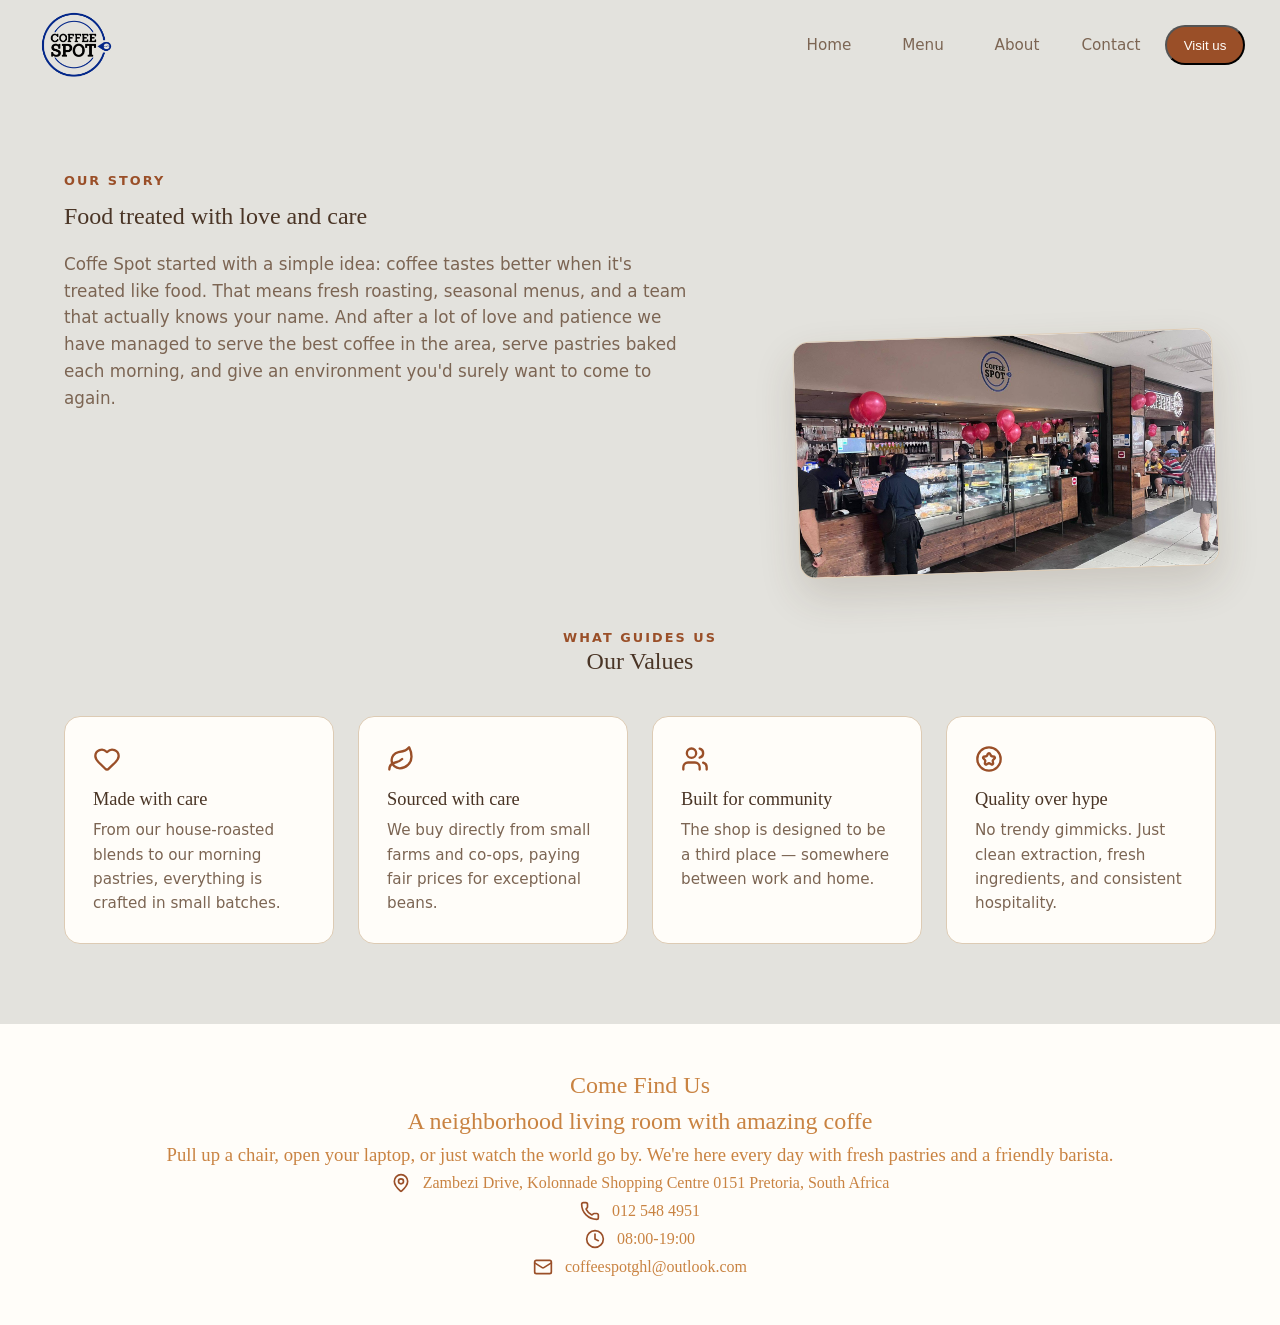
==== about.html @ eb4be8b8 "Add files via upload" ====
<!DOCTYPE html>
<html lang="en">
<head>
  <meta charset="UTF-8">
  <meta name="viewport" content="width=device-width, initial-scale=1.0">
  <title>About us</title>
  <link rel="stylesheet" href="style.css">

</head>
<body>
  <header class="header" style="position: sticky; top: 0; z-index: 1000; background-color: var(--background);">

    <a href="index.html">
      <img id="Logo" src="logo.png" alt="Coffee spot logo">
    </a>

    <div class="home-button">
      <a href="index.html" id="home-button"> Home </a>
    </div>

    <div class="Menu-button">
      <a href="menu.html" id="Menu-button"> Menu </a>
    </div>

    <div class="About-button">
      <a href="about.html" id="About-button"> About </a>
    </div>

    <div class="Contact-button">
      <a href="contact.html" id="Contact-button"> Contact </a>
    </div>

    <div class="Visit-Us">
      <a href="contact.html" id="Visit-Us">
        <button class="btn-primary" style="border-radius: 5em; width:6em; height: 3em;"> Visit us</button>
      </a>
    </div>
  </header>

  <section class="story">
    <div class="story-content">
      <span class="eyebrow">Our story</span>

      <h2>Food treated with love and care</h2>

      <p class="lede">Coffe Spot started with a simple idea: coffee tastes better when it's treated like food. That means fresh roasting, seasonal menus, and a team that actually knows your name. And after a lot of love and patience we have managed to serve the best coffee in the area, serve pastries baked each morning, and give an environment you'd surely want to come to again.</p>
    </div>

    <div class="place">
      <img src="place1.jpg" alt="place">
    </div>
  </section>

  <section class="values-section">
    <h5 class="eyebrow">What guides us</h5>
    <h2>Our Values</h2>

    <div class="values-grid">
      <div class="values">
        <img src="heart.svg" alt="heart">
        <h3>
          Made with care
        </h3>
        <p>
          From our house-roasted blends to our morning pastries, everything is crafted in small batches.
        </p>
      </div>

      <div class="values">
        <img src="leaf.svg" alt="leaf">
        <h3>
          Sourced with care
        </h3>
        <p>
          We buy directly from small farms and co-ops, paying fair prices for exceptional beans.
        </p>
      </div>

      <div class="values">
        <img src="users.svg" alt="community">
        <h3>
          Built for community
        </h3>
        <p>
          The shop is designed to be a third place — somewhere between work and home.
        </p>
      </div>

      <div class="values">
        <img src="circle-star.svg" alt="quality">
        <h3>
          Quality over hype
        </h3>
        <p>
          No trendy gimmicks. Just clean extraction, fresh ingredients, and consistent hospitality.
        </p>
      </div>
    </div>
  </section>

  <section class="directions">
    <h2> Come Find Us</h2>

    <h1>
      A neighborhood living room with amazing coffe
    </h1>

    <h3>
      Pull up a chair, open your laptop, or just watch the world go by. We're here every day with fresh pastries and a friendly barista.
    </h3>

    <div class="contact-row">
      <img class="svg" src="map-pin.svg" alt="location">
      <h4> Zambezi Drive, Kolonnade Shopping Centre 0151 Pretoria, South Africa</h4>
    </div>

    <div class="contact-row">
      <img class="svg" src="phone.svg" alt="phone number">
      <h4>012 548 4951</h4>
    </div>

    <div class="contact-row">
      <img class="svg" src="clock.svg" alt="Opening & closing times">
      <h4> 08:00-19:00</h4>
    </div>

    <div class="contact-row">
      <img class="svg" src="mail.svg" alt="email">
      <h4>coffeespotghl@outlook.com</h4>
    </div>
  </section>

</body>
</html>
---- style.css ----
:root {
  --background: rgb(227,226,221);
  --foreground: #4a3526;
  --card: #fffdf9;
  --muted-foreground: #7c6553;
  --primary: #9a4f28;
  --primary-hover: #85431f;
  --primary-foreground: #fffdf9;
  --secondary: #f0e8dc;
  --border: #ddcbb4;
  --accent: #c98342;
  --radius: 16px;
  --max-width: 1200px;
}
* { box-sizing: border-box; margin: 0; padding: 0; }

html { scroll-behavior: smooth; }
body {
  background-color: var(--background);
  color: var(--foreground);
  font-family: "Fira Sans", system-ui, -apple-system, sans-serif;
  font-size: 16px;
  line-height: 1.6;
  -webkit-font-smoothing: antialiased;
}
h1, h2, h3, h4 {
  font-family: "DM Serif Display", Georgia, serif;
  font-weight: 400;
  line-height: 1.15;
}
img { display: block; max-width: 100%; }
a { color: inherit; text-decoration: none; }

.container {
  width: 100%;
  max-width: var(--max-width);
  margin: 0 auto;
  padding: 0 24px;
}

.eyebrow {
  font-size: 0.8rem;
  font-weight: 600;
  letter-spacing: 0.16em;
  text-transform: uppercase;
  color: var(--primary);
}

.lede { color: var(--muted-foreground); font-size: 1.05rem; }
.header{
  display: flex;
  align-items: center;
  flex-wrap: wrap;
  gap: 8px;
  padding: 12px 24px;
}

.home-button{
  margin-left: auto;
}

.home-button,.Menu-button,.About-button,.Contact-button, .Visit-Us{
  margin-right: 1rem;
  display: flex;
  align-items: center;
  justify-content: center;
  gap: 32px; 
  width: 70px;
  text-align: center;
  color: var(--primary-foreground);
}

.home-button,.Menu-button,.About-button,.Contact-button, .Visit-Us a{
  font-size: 0.95rem; 
  font-weight: 500; 
  color: var(--muted-foreground); 
  transition: color 0.2s ease;
}

.home-button a:hover, .home-button a:active,
.Menu-button a:hover, .Menu-button a:active,
.About-button a:hover, .About-button a:active,
.Contact-button a:hover, .Contact-button a:active,
.Visit-Us a:hover, .Visit-Us a:active{
  color: var(--primary);
}

@media (max-width: 640px) {
  .header{
    justify-content: center;
  }
  .home-button{
    margin-left: 0;
    width: auto;
  }
  .Menu-button,.About-button,.Contact-button{
    width: auto;
  }
}





#Logo{
  width: 100px;
  background-color: var(--background); 
}

.hero-image{
  background-image: url("hero-section.jpeg");
  height: 35rem;
  background-position: center;
  background-repeat: no-repeat;
  background-size: cover;
  position: relative;
}

@media (max-width: 640px) {
  .hero-image{
    height: 22rem;
  }
}


.menu-btn{
  width: 15em;
  height: 5em;
  border-radius: 5em;
  position: absolute;
  bottom: 2em;
  left: 4em;
  background-color: var(--primary);
  color: var(--primary-foreground);
}

.about-btn{
  width: 15em;
  height: 5em;
  border-radius: 5em;
  position: absolute;
  bottom: 2em;
  left: 22em;
  border-color: var(--border);
  color: var(--foreground);
  background: var(--primary-foreground);
}
.about-btn:hover{
  background-color: var(--secondary);
}

.hero-text{
  position: absolute;
  inset: 0;
}

@media (max-width: 640px) {
  .hero-text{
    position: static;
    display: flex;
    flex-direction: column;
    gap: 12px;
    padding: 24px;
    justify-content: flex-end;
    height: 100%;
  }
  .menu-btn, .about-btn{
    position: static;
    width: 100%;
    height: 3.5em;
  }
}

.name{
  display: inline-block;
  padding-right: 25rem;
}
.price{
  display: inline-block;
  align-items: center;
  justify-content: center;
}
.description{
  display: flex;
}
.food-item{
  width: 45rem;
  max-width: 100%;
  background-color: var(--card);
  border: 1px solid var(--border);
  border-radius: var(--radius);
  overflow: hidden;
  transition: transform 0.25s ease, box-shadow 0.25s ease;
  margin-bottom: 16px;
}

.food-item:hover{
  transform: translateY(-4px);
  box-shadow: 0 14px 30px rgba(74, 53, 38, 0.12);
}

@media (max-width: 768px) {
  .food-item{
    width: 100%;
  }
  .name{
    padding-right: 0;
  }
}

.btn {
  display: inline-flex;
  align-items: center;
  gap: 8px;
  border: 1px solid transparent;
  border-radius: 999px;
  padding: 12px 28px;
  font-size: 1rem;
  font-weight: 500;
  cursor: pointer;
  transition: background-color 0.2s ease, color 0.2s ease, border-color 0.2s ease;
}
.btn-outline {
  border-color: var(--border);
  color: var(--foreground);
  background: var(--primary-foreground);
}
.btn-outline:hover {
  background-color: var(--secondary);
}

.btn-primary {
  background-color: var(--primary);
  color: var(--primary-foreground);
   }

.btn-primary:hover { 
  background-color: var(--primary-hover);
 }

.Menu{
  display: flex;
  flex-direction: column;
  align-items: center;
  gap: 16px;
  padding: 48px 24px;
}

.directions{
  display: flex;
  flex-direction: column;
  align-items: center;
  text-align: center;
  gap: 8px;
  padding: 48px 24px;
  background-color: var(--primary-foreground);
  color: var(--accent);
}

.svg{
  width: 20px;
  height: 20px;
}

.contact-row{
  display: flex;
  align-items: center;
  gap: 12px;
}


    /*this is the menu css part*/

    .menu-gallery{
      display: flex;
      flex-direction: column;
      align-items: center;
      gap: 40px;
      padding: 56px 24px;
      background-color: var(--background);
    }

    .menu-page{
      width: 100%;
      max-width: 700px;
      border-radius: var(--radius);
      overflow: hidden;
      background-color: var(--card);
      border: 1px solid var(--border);
      box-shadow: 0 18px 40px rgba(74, 53, 38, 0.16);
      transition: transform 0.3s ease, box-shadow 0.3s ease;
    }

    .menu-page:hover{
      transform: translateY(-6px);
      box-shadow: 0 24px 50px rgba(74, 53, 38, 0.22);
    }

    .menu-page img{
      display: block;
      width: 100%;
      height: auto;
    }

    @media (max-width: 640px) {
      .menu-gallery{
        gap: 24px;
        padding: 32px 16px;
      }
      .menu-page{
        border-radius: calc(var(--radius) / 2);
      }
    }

    /*contact css*/
    
    .contact-page{
      display: flex;
      flex-direction: column;
      align-items: center;
      text-align: center;
      padding: 80px 24px 100px;
    }

    .contact-page .eyebrow{
      display: block;
      margin-bottom: 16px;
    }

    .contact-page h1{
      font-size: 3rem;
      max-width: 700px;
      margin-bottom: 48px;
    }

    .contact-card{
      width: 100%;
      max-width: 480px;
      background-color: var(--card);
      border: 1px solid var(--border);
      border-radius: var(--radius);
      box-shadow: 0 18px 40px rgba(74, 53, 38, 0.16);
      padding: 40px;
      text-align: left;
      display: flex;
      flex-direction: column;
      gap: 24px;
    }

    .contact-card .contact-row{
      display: flex;
      align-items: center;
      gap: 16px;
      padding-bottom: 24px;
      border-bottom: 1px solid var(--border);
    }

    .contact-card .contact-row:last-child{
      padding-bottom: 0;
      border-bottom: none;
    }

    .contact-card .svg{
      width: 24px;
      height: 24px;
      flex-shrink: 0;
    }

    .contact-card h4{
      font-family: system-ui, -apple-system, sans-serif; 
      font-weight: 500;
      font-size: 1rem;
    }

    @media (max-width: 480px) {
      .contact-page h1{
        font-size: 2.1rem;
      }
      .contact-card{
        padding: 28px;
      }
    }

    /*about css*/
    .story{
      position: relative;
      max-width: var(--max-width);
      margin: 0 auto;
      padding: 80px 24px 160px;
    }

    .story-content{
      max-width: 55%;
    }

    .story .eyebrow{
      display: block;
      margin-bottom: 12px;
    }

    .story h2{
      margin-bottom: 20px;
    }

    .place{
      width: 100%;
      max-width: 420px;
      border-radius: var(--radius);
      overflow: hidden;
      background-color: var(--card);
      border: 1px solid var(--border);
      box-shadow: 0 18px 40px rgba(74, 53, 38, 0.16);
      transition: transform 0.3s ease, box-shadow 0.3s ease;

      position: absolute;
      right: 24px;
      bottom: 0;
      transform: rotate(-2deg);
      z-index: 1;
    }

    .place:hover{
      transform: rotate(-2deg) translateY(-6px);
      box-shadow: 0 24px 50px rgba(74, 53, 38, 0.22);
    }

    .place img{
      display: block;
      width: 100%;
      height: auto;
    }

    @media (max-width: 768px) {
      .story{
        padding: 48px 24px;
      }
      .story-content{
        max-width: 100%;
      }
      .place{
        position: static;
        max-width: 100%;
        transform: none;
        margin-top: 32px;
      }
      .place:hover{
        transform: translateY(-4px);
      }
    }

    .values-section{
      max-width: var(--max-width);
      margin: 0 auto;
      padding: 56px 24px 80px;
      text-align: center;
    }

    .values-section h2{
      margin-bottom: 40px;
    }

    .values-grid{
      display: grid;
      grid-template-columns: repeat(auto-fit, minmax(220px, 1fr));
      gap: 24px;
      text-align: left;
    }

    .values{
      background-color: var(--card);
      border: 1px solid var(--border);
      border-radius: var(--radius);
      padding: 28px;
    }

    .values img{
      width: 28px;
      height: 28px;
      margin-bottom: 16px;
    }

    .values h3{
      font-size: 1.15rem;
      margin-bottom: 8px;
    }

    .values p{
      color: var(--muted-foreground);
      font-size: 0.95rem;
    }
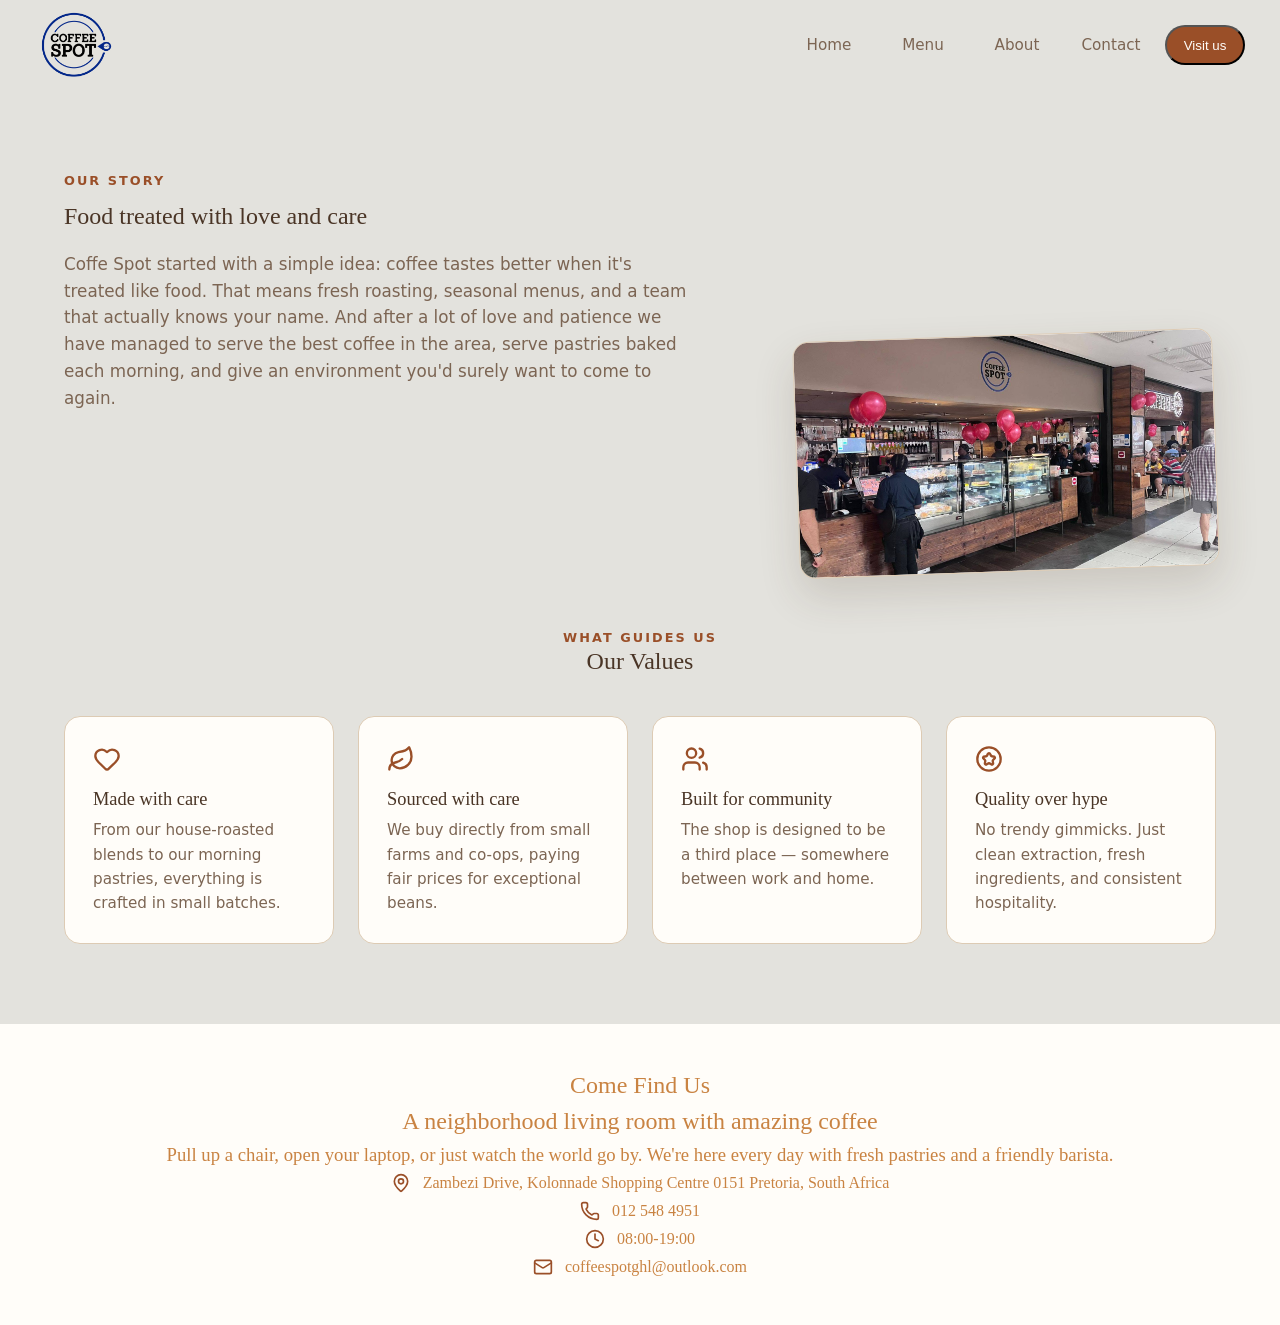
==== commit b5734037: "Fix HTML encoding issues in about.html" ====
--- a/about.html
+++ b/about.html
@@ -102,7 +102,7 @@
     <h2> Come Find Us</h2>
 
     <h1>
-      A neighborhood living room with amazing coffe
+      A neighborhood living room with amazing coffee
     </h1>
 
     <h3>
@@ -131,4 +131,4 @@
   </section>
 
 </body>
-</html>+</html>
